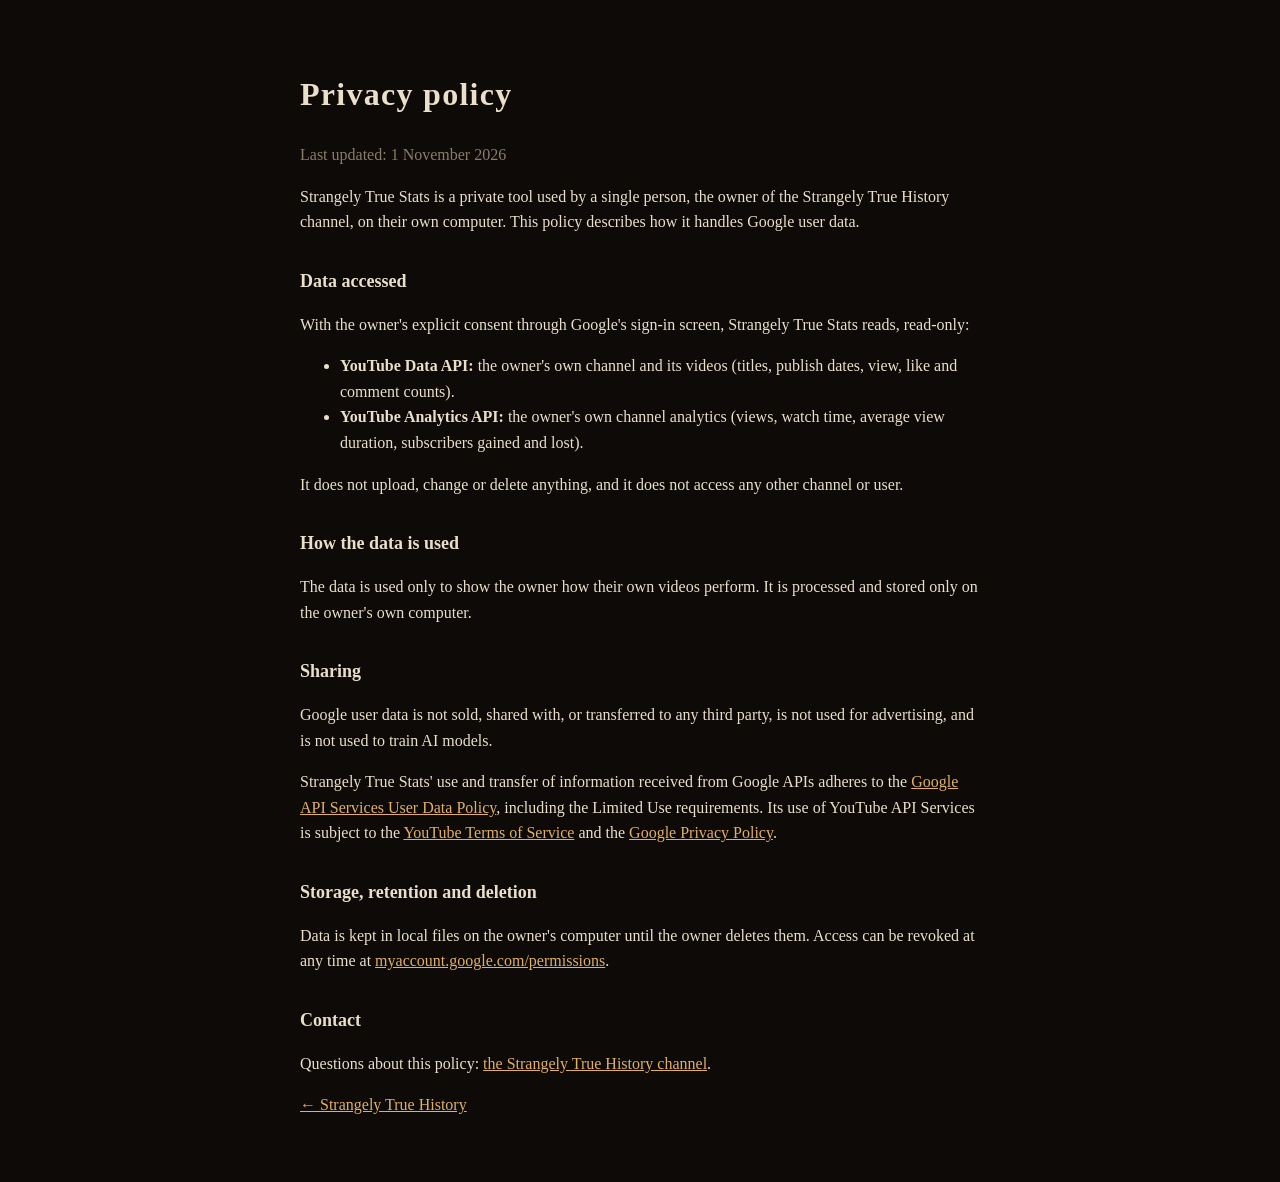
==== privacy.html @ c3ccd099 "Home page and privacy policy for the stats OAuth app Co-Authored-By: Claude Opus 5.5 <noreply@anthro" ====
<!doctype html>
<html lang="en">
<head>
  <meta charset="utf-8">
  <meta name="viewport" content="width=device-width, initial-scale=1">
  <title>Privacy policy</title>
  <link rel="stylesheet" href="style.css">
</head>
<body>
  <main>
    <h1>Privacy policy</h1>
    <p class="muted">Last updated: 1 November 2026</p>

    <p>Strangely True Stats is a private tool used by a single person, the owner of the Strangely True History
      channel, on their own computer. This policy describes how it handles Google user data.</p>

    <h2>Data accessed</h2>
    <p>With the owner's explicit consent through Google's sign-in screen, Strangely True Stats reads, read-only:</p>
    <ul>
      <li><strong>YouTube Data API:</strong> the owner's own channel and its videos (titles, publish dates, view, like
        and comment counts).</li>
      <li><strong>YouTube Analytics API:</strong> the owner's own channel analytics (views, watch time, average view
        duration, subscribers gained and lost).</li>
    </ul>
    <p>It does not upload, change or delete anything, and it does not access any other channel or user.</p>

    <h2>How the data is used</h2>
    <p>The data is used only to show the owner how their own videos perform. It is processed and stored only on the
      owner's own computer.</p>

    <h2>Sharing</h2>
    <p>Google user data is not sold, shared with, or transferred to any third party, is not used for advertising,
      and is not used to train AI models.</p>
    <p>Strangely True Stats' use and transfer of information received from Google APIs adheres to the
      <a href="https://developers.google.com/terms/api-services-user-data-policy">Google API Services User Data Policy</a>,
      including the Limited Use requirements. Its use of YouTube API Services is subject to the
      <a href="https://www.youtube.com/t/terms">YouTube Terms of Service</a> and the
      <a href="https://policies.google.com/privacy">Google Privacy Policy</a>.</p>

    <h2>Storage, retention and deletion</h2>
    <p>Data is kept in local files on the owner's computer until the owner deletes them.
      Access can be revoked at any time at
      <a href="https://myaccount.google.com/permissions">myaccount.google.com/permissions</a>.</p>

    <h2>Contact</h2>
    <p>Questions about this policy: <a href="https://www.youtube.com/@StrangelyTrueHistory">the Strangely True History
      channel</a>.</p>

    <p><a href="index.html">← Strangely True History</a></p>
  </main>
</body>
</html>
---- style.css ----
body { margin: 0; background: #0d0a07; color: #eadfcb; font: 16px/1.6 Georgia, "Times New Roman", serif; }
main { max-width: 680px; margin: 0 auto; padding: 48px 20px; }
h1 { letter-spacing: 0.04em; }
h2 { font-size: 18px; margin-top: 32px; }
a { color: #e0b066; }
.muted { color: #8a7d68; }
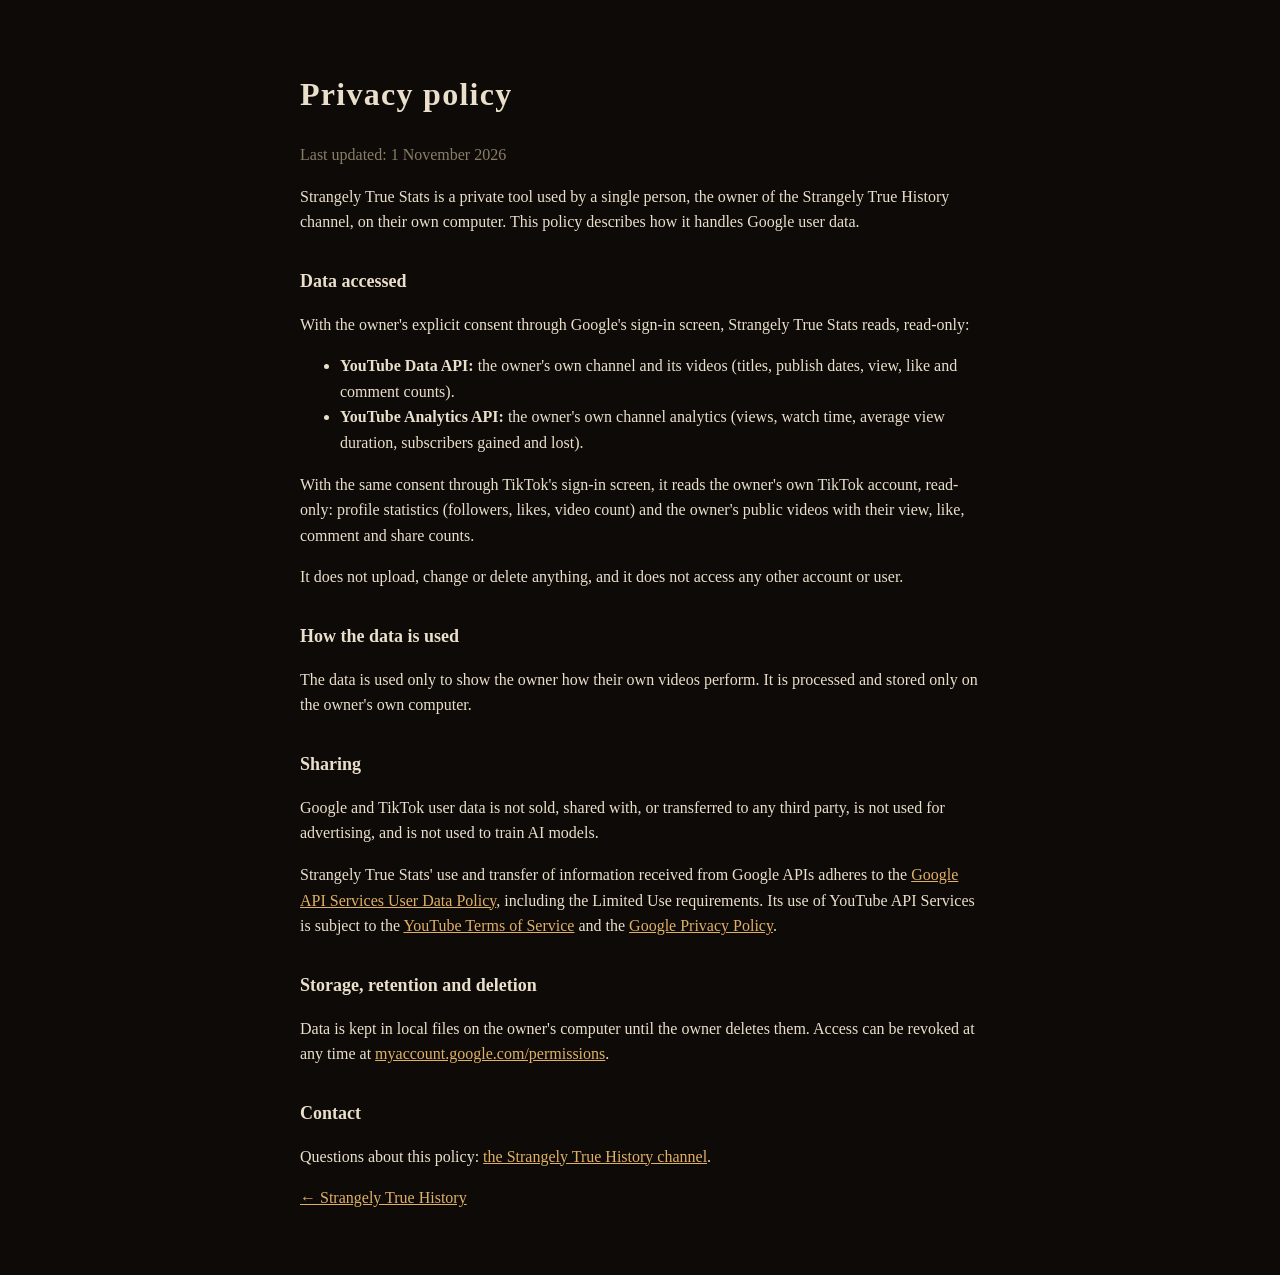
==== commit da9469ad: "Terms of service page; privacy policy covers TikTok Co-Authored-By: Claude Opus 5.5 <noreply@anthrop" ====
--- a/privacy.html
+++ b/privacy.html
@@ -22,14 +22,17 @@
       <li><strong>YouTube Analytics API:</strong> the owner's own channel analytics (views, watch time, average view
         duration, subscribers gained and lost).</li>
     </ul>
-    <p>It does not upload, change or delete anything, and it does not access any other channel or user.</p>
+    <p>With the same consent through TikTok's sign-in screen, it reads the owner's own TikTok account, read-only:
+      profile statistics (followers, likes, video count) and the owner's public videos with their view, like, comment
+      and share counts.</p>
+    <p>It does not upload, change or delete anything, and it does not access any other account or user.</p>
 
     <h2>How the data is used</h2>
     <p>The data is used only to show the owner how their own videos perform. It is processed and stored only on the
       owner's own computer.</p>
 
     <h2>Sharing</h2>
-    <p>Google user data is not sold, shared with, or transferred to any third party, is not used for advertising,
+    <p>Google and TikTok user data is not sold, shared with, or transferred to any third party, is not used for advertising,
       and is not used to train AI models.</p>
     <p>Strangely True Stats' use and transfer of information received from Google APIs adheres to the
       <a href="https://developers.google.com/terms/api-services-user-data-policy">Google API Services User Data Policy</a>,
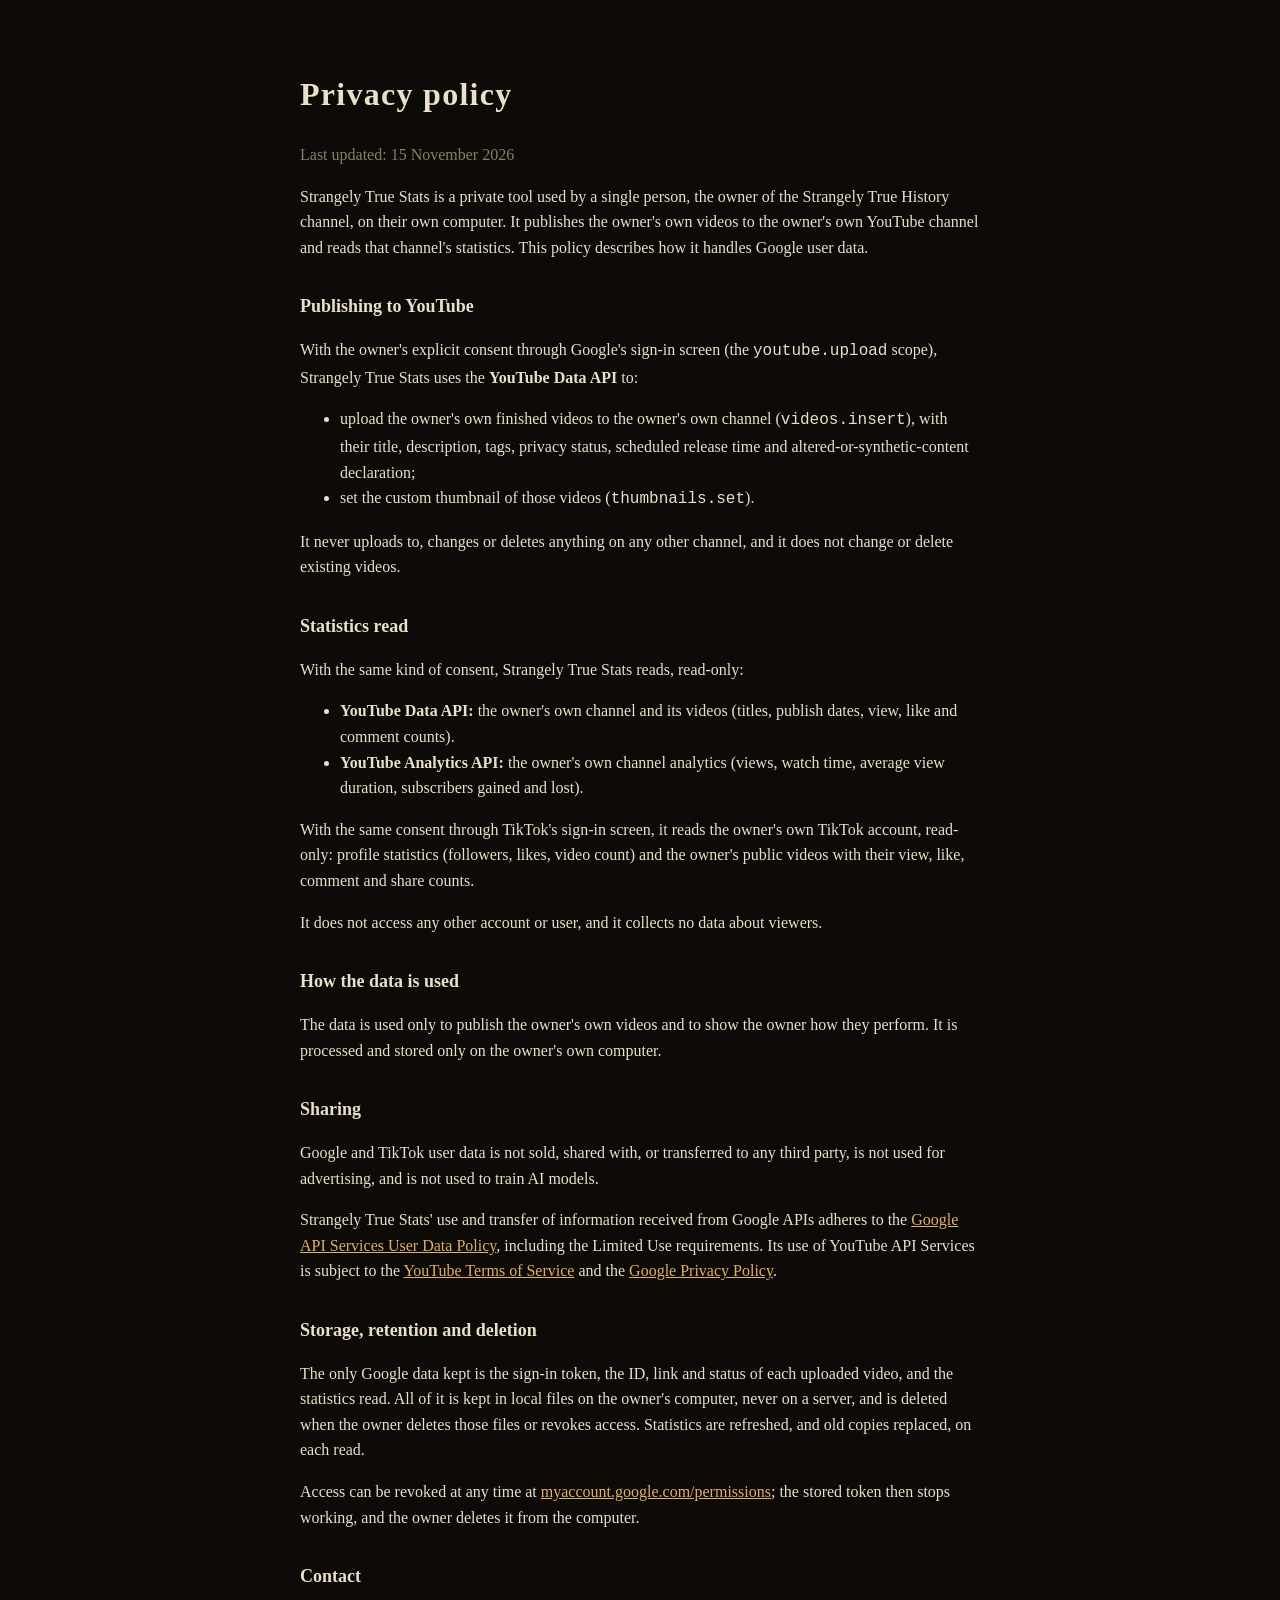
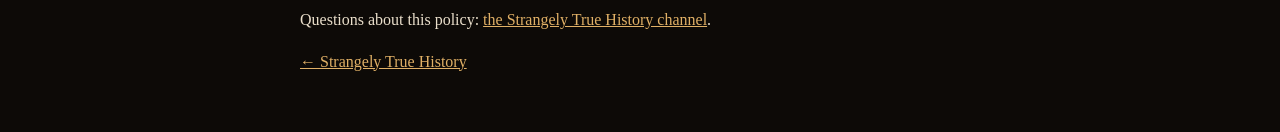
==== commit a2c4cc63: "Pages cover uploading the channel's own videos (YouTube API audit) Co-Authored-By: Claude Opus 5.5 <" ====
--- a/privacy.html
+++ b/privacy.html
@@ -9,13 +9,26 @@
 <body>
   <main>
     <h1>Privacy policy</h1>
-    <p class="muted">Last updated: 1 November 2026</p>
+    <p class="muted">Last updated: 15 November 2026</p>
 
     <p>Strangely True Stats is a private tool used by a single person, the owner of the Strangely True History
-      channel, on their own computer. This policy describes how it handles Google user data.</p>
+      channel, on their own computer. It publishes the owner's own videos to the owner's own YouTube channel and
+      reads that channel's statistics. This policy describes how it handles Google user data.</p>
 
-    <h2>Data accessed</h2>
-    <p>With the owner's explicit consent through Google's sign-in screen, Strangely True Stats reads, read-only:</p>
+    <h2>Publishing to YouTube</h2>
+    <p>With the owner's explicit consent through Google's sign-in screen (the <code>youtube.upload</code> scope),
+      Strangely True Stats uses the <strong>YouTube Data API</strong> to:</p>
+    <ul>
+      <li>upload the owner's own finished videos to the owner's own channel (<code>videos.insert</code>), with their
+        title, description, tags, privacy status, scheduled release time and altered-or-synthetic-content
+        declaration;</li>
+      <li>set the custom thumbnail of those videos (<code>thumbnails.set</code>).</li>
+    </ul>
+    <p>It never uploads to, changes or deletes anything on any other channel, and it does not change or delete
+      existing videos.</p>
+
+    <h2>Statistics read</h2>
+    <p>With the same kind of consent, Strangely True Stats reads, read-only:</p>
     <ul>
       <li><strong>YouTube Data API:</strong> the owner's own channel and its videos (titles, publish dates, view, like
         and comment counts).</li>
@@ -25,11 +38,11 @@
     <p>With the same consent through TikTok's sign-in screen, it reads the owner's own TikTok account, read-only:
       profile statistics (followers, likes, video count) and the owner's public videos with their view, like, comment
       and share counts.</p>
-    <p>It does not upload, change or delete anything, and it does not access any other account or user.</p>
+    <p>It does not access any other account or user, and it collects no data about viewers.</p>
 
     <h2>How the data is used</h2>
-    <p>The data is used only to show the owner how their own videos perform. It is processed and stored only on the
-      owner's own computer.</p>
+    <p>The data is used only to publish the owner's own videos and to show the owner how they perform. It is
+      processed and stored only on the owner's own computer.</p>
 
     <h2>Sharing</h2>
     <p>Google and TikTok user data is not sold, shared with, or transferred to any third party, is not used for advertising,
@@ -41,9 +54,13 @@
       <a href="https://policies.google.com/privacy">Google Privacy Policy</a>.</p>
 
     <h2>Storage, retention and deletion</h2>
-    <p>Data is kept in local files on the owner's computer until the owner deletes them.
-      Access can be revoked at any time at
-      <a href="https://myaccount.google.com/permissions">myaccount.google.com/permissions</a>.</p>
+    <p>The only Google data kept is the sign-in token, the ID, link and status of each uploaded video, and the
+      statistics read. All of it is kept in local files on the owner's computer, never on a server, and is deleted
+      when the owner deletes those files or revokes access. Statistics are refreshed, and old copies replaced, on
+      each read.</p>
+    <p>Access can be revoked at any time at
+      <a href="https://myaccount.google.com/permissions">myaccount.google.com/permissions</a>; the stored token
+      then stops working, and the owner deletes it from the computer.</p>
 
     <h2>Contact</h2>
     <p>Questions about this policy: <a href="https://www.youtube.com/@StrangelyTrueHistory">the Strangely True History
